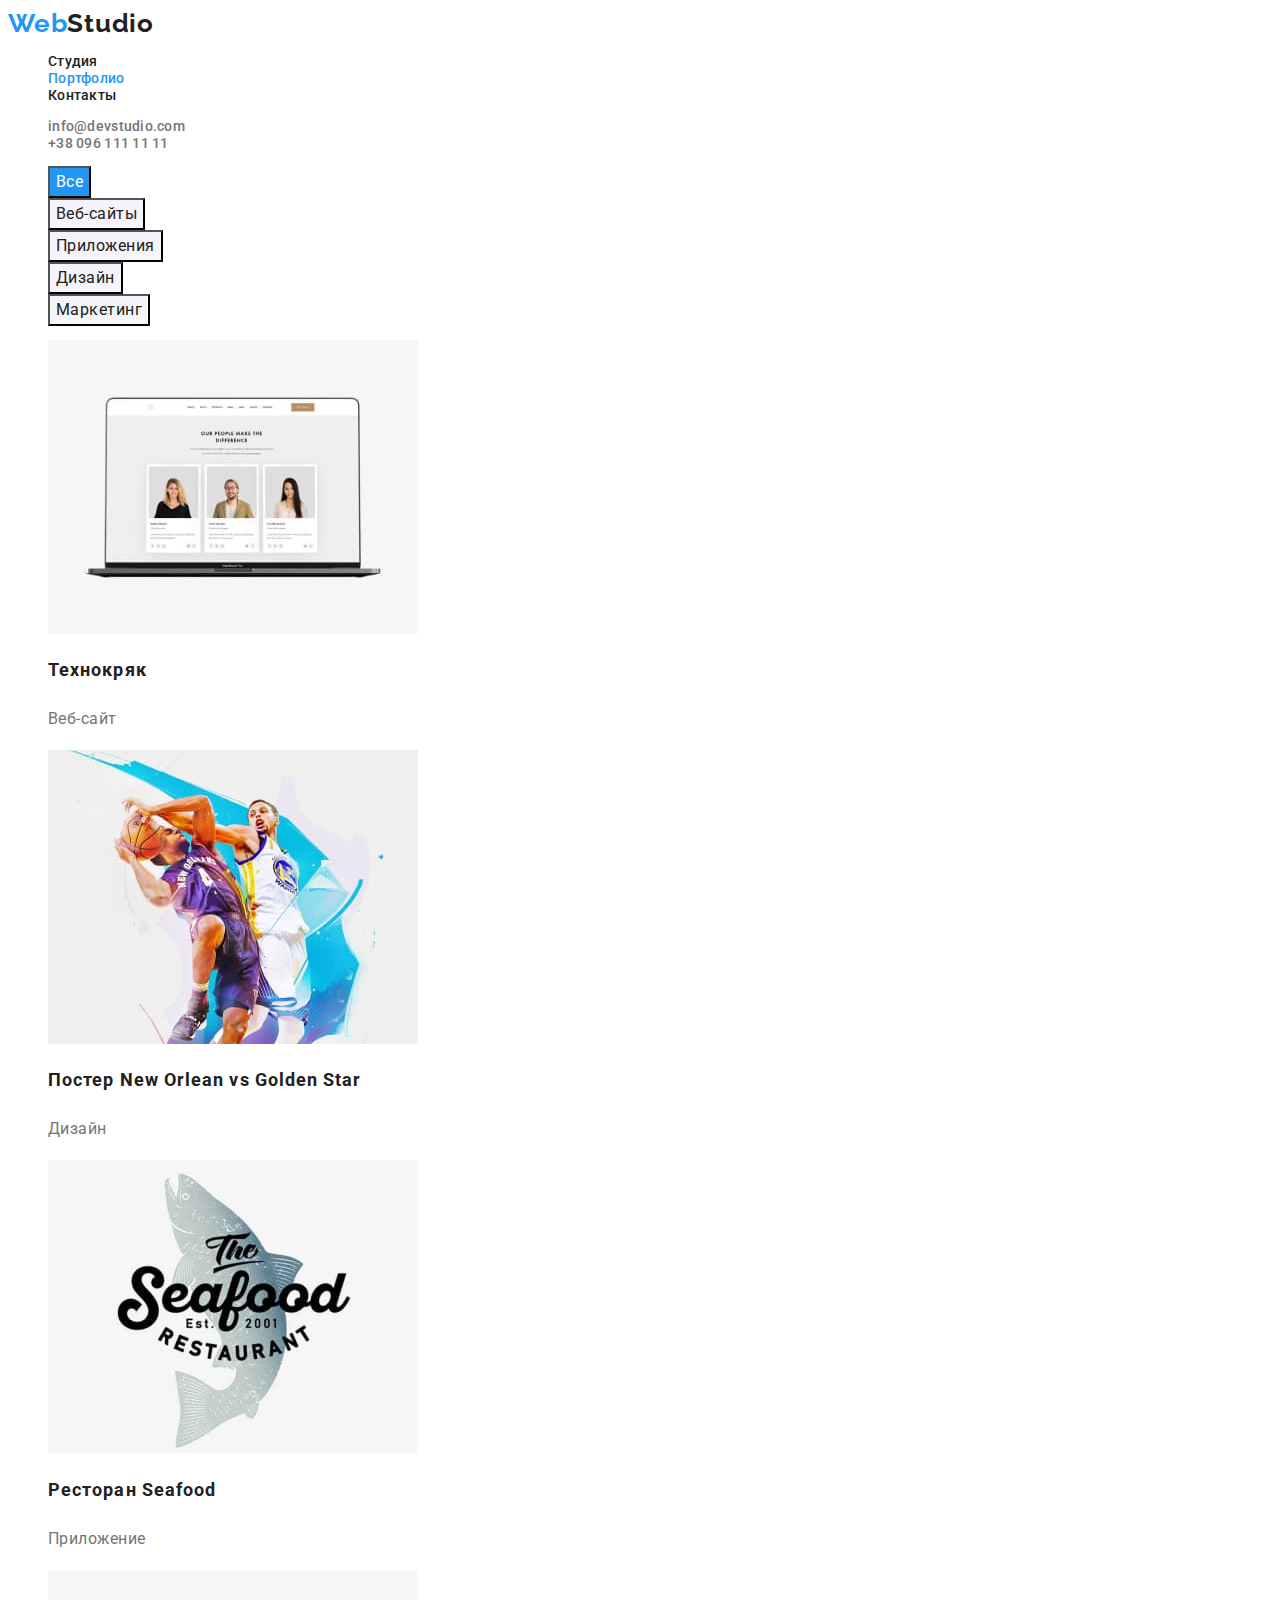
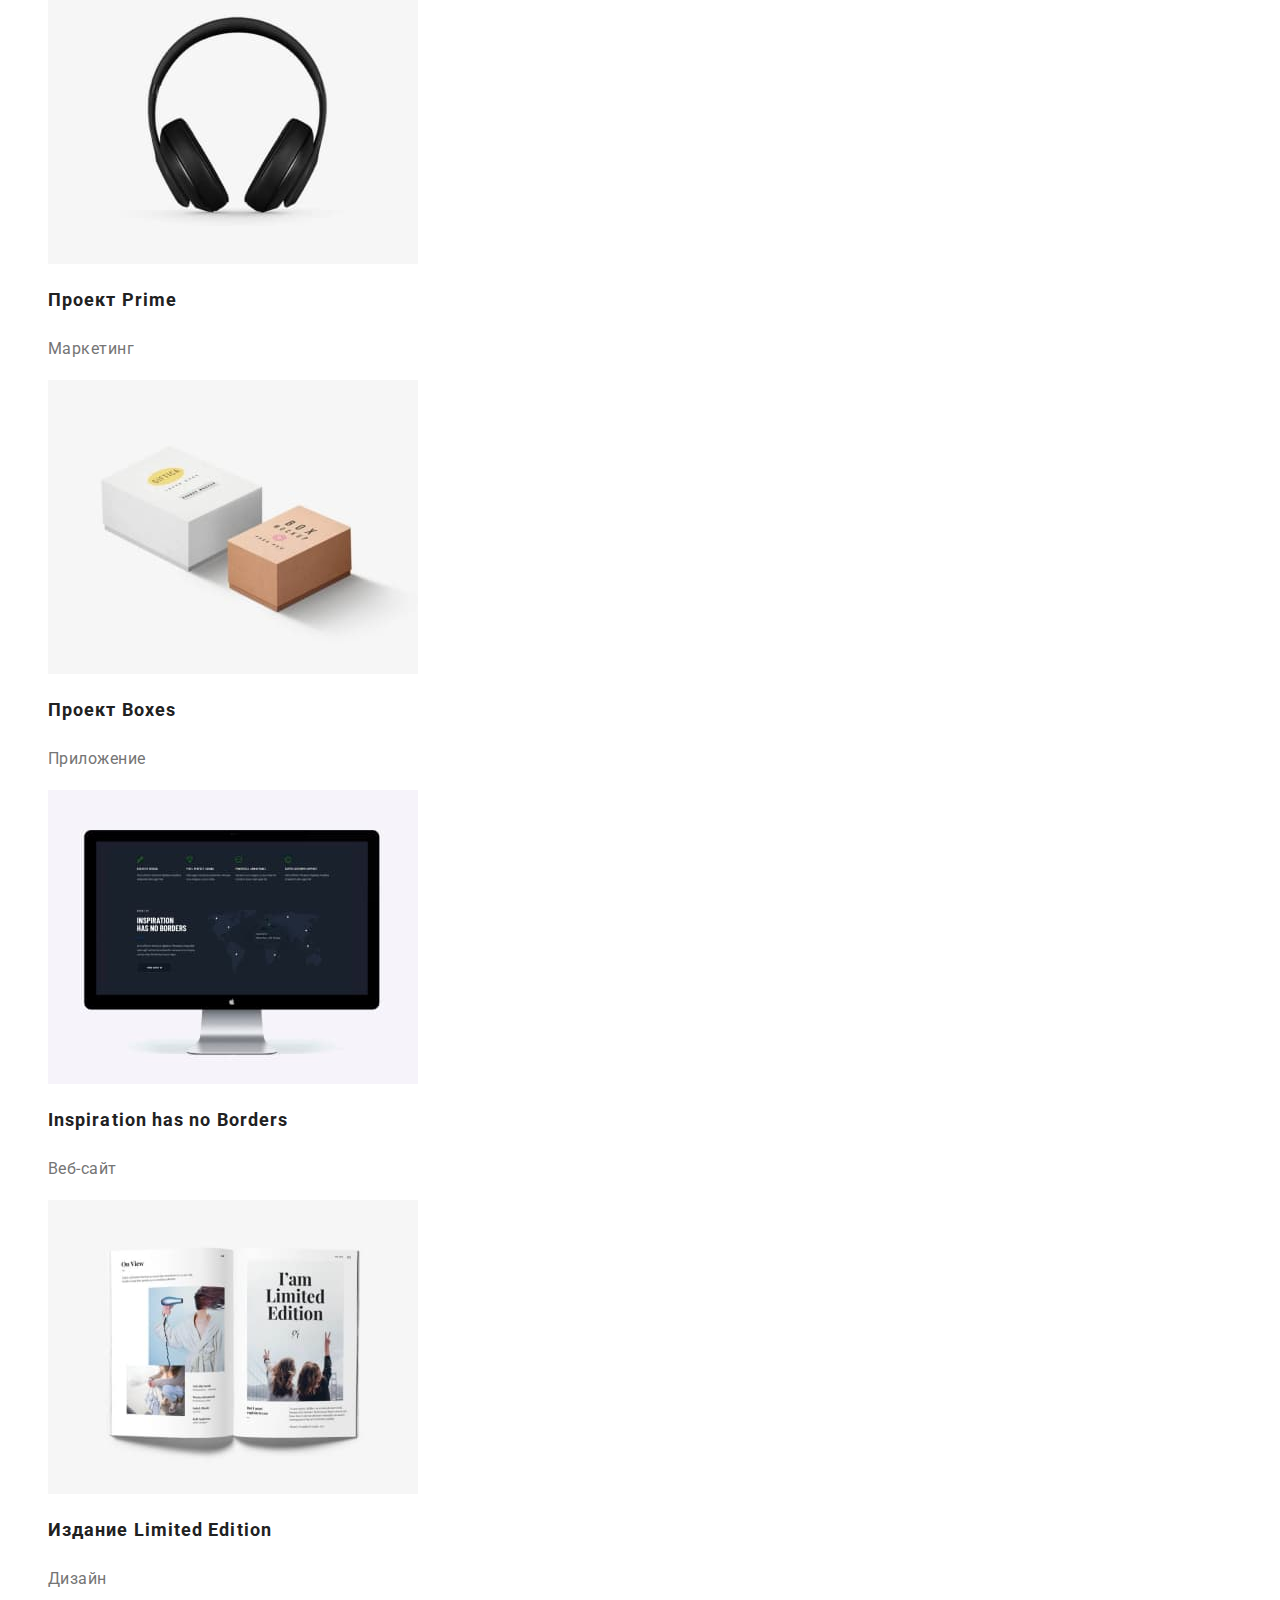
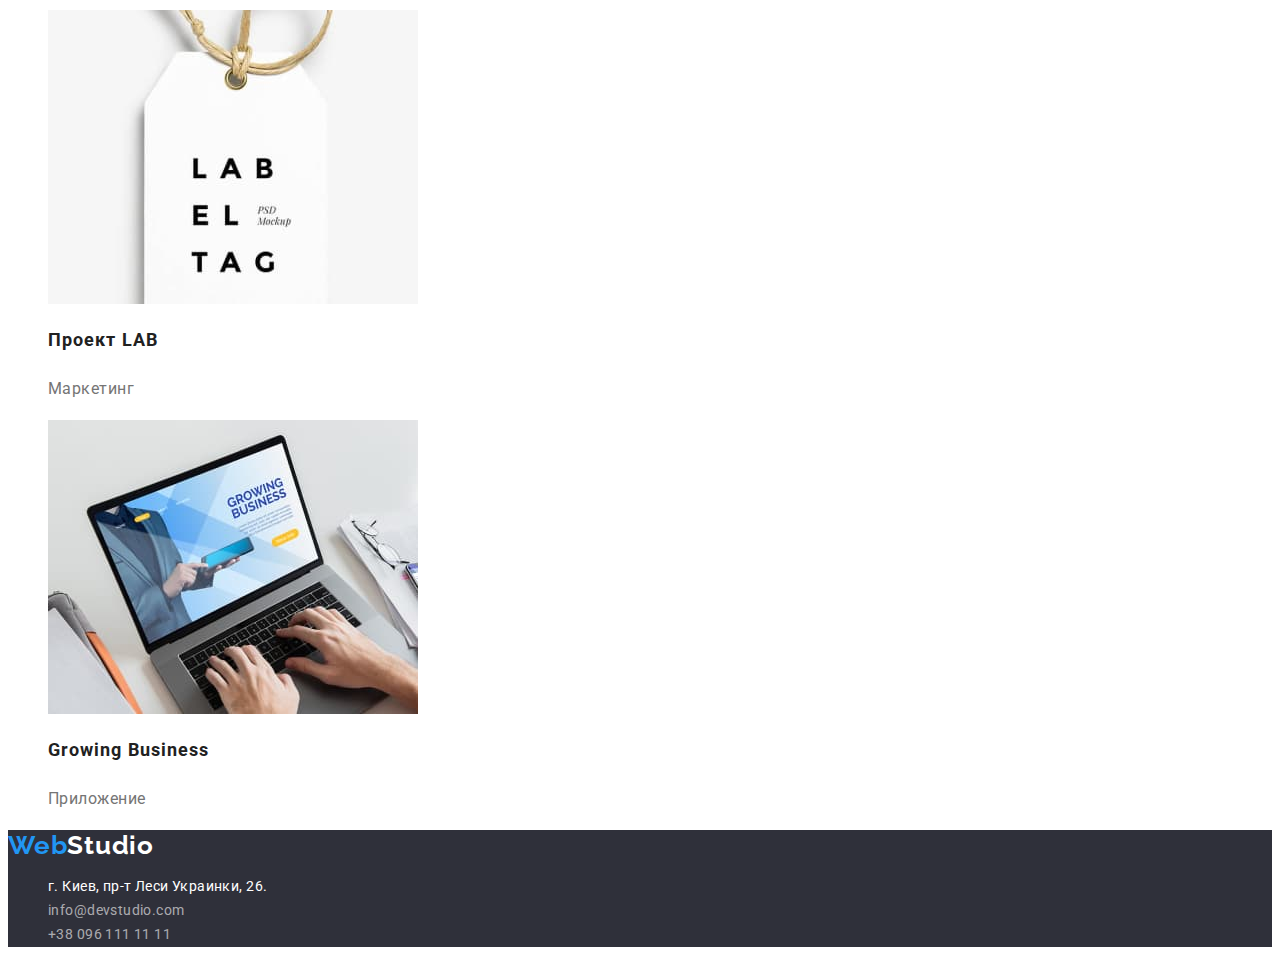
==== portfolio.html @ 44497ddb "Перенос клона дз 02" ====
<!DOCTYPE html>
<html lang="ru">
  <head>
    <meta charset="UTF-8" />
    <meta http-equiv="X-UA-Compatible" content="IE=edge" />
    <meta name="viewport" content="width=device-width, initial-scale=1.0" />
    <title>Portfolio</title>
    <link
      href="https://fonts.googleapis.com/css2?family=Raleway:wght@700&family=Roboto:wght@400;500;700;900&display=swap"
      rel="stylesheet"
    />
    <link rel="stylesheet" href="./css/styles.css" />
  </head>
  <body>
    <!-- Шапка -->
    <header>
      <nav>
        <a href="./index.html" class="logo"
          ><span class="logo-web">Web</span>Studio</a
        >

        <ul class="site-nav list">
          <li><a href="" class="link">Студия</a></li>
          <li><a href="./portfolio.html" class="link current">Портфолио</a></li>
          <li><a href="" class="link">Контакты</a></li>
        </ul>
      </nav>

      <ul class="contact-header list">
        <li>
          <a href="mailto:info@devstudio.com" class="link"
            >info@devstudio.com</a
          >
        </li>
        <li>
          <a href="tel:+380961111111" class="link">+38 096 111 11 11</a>
        </li>
      </ul>
    </header>

    <main>
      <!-- Портфолио -->
      <section class="portfolio">
        <h1 class="section-title visually-hidden">Портфолио</h1>
        <ul class="portfolio-filter list">
          <li>
            <button type="button" class="button primary-filter">Все</button>
          </li>
          <li><button type="button" class="button">Веб-сайты</button></li>
          <li><button type="button" class="button">Приложения</button></li>
          <li><button type="button" class="button">Дизайн</button></li>
          <li><button type="button" class="button">Маркетинг</button></li>
        </ul>

        <ul class="portfolio-list list">
          <li>
            <a href="" class="link">
              <img
                src="./images/technocrack.jpg"
                alt="Сайт с фотографиями людей"
                width="370"
              />
              <h2 class="title">Технокряк</h2>
              <p class="text">Веб-сайт</p>
            </a>
          </li>

          <li>
            <a href="" class="link">
              <img
                src="./images/poster.jpg"
                alt="<Баскетболисты>"
                width="370"
              />
              <h2 class="title">Постер New Orlean vs Golden Star</h2>
              <p class="text">Дизайн</p>
            </a>
          </li>

          <li>
            <a href="" class="link">
              <img
                src="./images/seafood.jpg"
                alt="Лого ресторана с рыбой"
                width="370"
              />
              <h2 class="title">Ресторан Seafood</h2>
              <p class="text">Приложение</p>
            </a>
          </li>

          <li>
            <a href="" class="link">
              <img src="./images/prj_prime.jpg" alt="Наушники" width="370" />
              <h2 class="title">Проект Prime</h2>
              <p class="text">Маркетинг</p>
            </a>
          </li>

          <li>
            <a href="" class="link">
              <img src="./images/prj_box.jpg" alt="Две коробки" width="370" />
              <h2 class="title">Проект Boxes</h2>
              <p class="text">Приложение</p>
            </a>
          </li>

          <li>
            <a href="" class="link">
              <img
                src="./images/inspiration.jpg"
                alt="Монитор с сайтом"
                width="370"
              />
              <h2 class="title">Inspiration has no Borders</h2>
              <p class="text">Веб-сайт</p>
            </a>
          </li>

          <li>
            <a href="" class="link">
              <img
                src="./images/limited_edition.jpg"
                alt="Журнал"
                width="370"
              />
              <h2 class="title">Издание Limited Edition</h2>
              <p class="text">Дизайн</p>
            </a>
          </li>

          <li>
            <a href="" class="link">
              <img src="./images/prj_lab.jpg" alt="Экикетка" width="370" />
              <h2 class="title">Проект LAB</h2>
              <p class="text">Маркетинг</p>
            </a>
          </li>

          <li>
            <a href="" class="link">
              <img
                src="./images/growing_business.jpg"
                alt="Ноутбук"
                width="370"
              />
              <h2 class="title">Growing Business</h2>
              <p class="text">Приложение</p>
            </a>
          </li>
        </ul>
      </section>
    </main>

    <!-- Футер -->
    <footer class="footer">
      <a href="./index.html" class="logo"
        ><span class="logo-web">Web</span
        ><span class="logo-studio">Studio</span></a
      >
      <!-- Адресс -->
      <address>
        <ul class="list">
          <li>
            <a
              href="https://goo.gl/maps/piqngm7oDQpEDh6u6"
              class="footer-adress"
              target="_blank"
              rel="noopener nofollow noreferrer"
              >г. Киев, пр-т Леси Украинки, 26.</a
            >
          </li>
          <li>
            <a href="mailto:info@devstudio.com" class="footer-mail"
              >info@devstudio.com</a
            >
          </li>
          <li>
            <a href="tel:+380961111111" class="footer-tel">+38 096 111 11 11</a>
          </li>
        </ul>
      </address>
    </footer>
  </body>
</html>
---- css/styles.css ----
/* цвет основного текста #212121 */
/* вторичный цвет #757575 */
/*белый #FFFFFF  */
/* акцент #2196F3; */
/* подвал rgba(255, 255, 255, 0.6) */
/* вторичный цвет фона #2F303A; */
/* фон неактивной кнопки #F5F4FA*/

:root {
    --primary-text-color: #212121;
    --secondary-text-color: #757575;
    --accent-color: #2196F3;
    --primary-white-color: #FFFFFF;
    --footer-color: rgba(255, 255, 255, 0.6);
    --secondary-bg-color: #2F303A;
    --button-bg-color: #F5F4FA;
}

body {
    background-color: var(--primary-white-color);
    color: var(--primary-text-color);

    font-family: Roboto, sans-serif; 
    font-size: 14px;
    letter-spacing: 0.03em;
}

/* Logo */
.logo {

    color: var(--primary-text-color);
    font-family: Raleway, cursive;
    font-weight: 700;
    font-size: 26px;
    line-height: 1.19;
    letter-spacing: 0.03em;

    text-decoration: none;
}

.logo-web {
    color: var(--accent-color);
}

.list {
    list-style: none;
}

/* site nav */
.site-nav .link:hover,
.site-nav .link:focus {
    color: var(--accent-color);
}

.site-nav .link {
    color: var(--primary-text-color);
    font-weight: 500;
    line-height: 1.14;
    letter-spacing: 0.02em;

    text-decoration: none;
}

.site-nav .link.current {
    color: var(--accent-color);
}

.contact-header .link:hover,
.contact-header .link:focus {
    color: var(--accent-color);
}

.contact-header .link {
    color: var(--secondary-text-color);
    font-weight: 500;
    line-height: 1.14;
    letter-spacing: 0.02em;

    text-decoration: none;
}

/* hero */
.section-hero {
    background-color: var(--secondary-bg-color);
}

.section-title {

    font-size: 36px;
    line-height: 1.17;
    text-align: center;
}
.hero-title {
    color: var(--primary-white-color);
    text-transform: uppercase;

    font-weight: 900;
    font-size: 44px;
    line-height: 1.5;
    text-align: center;
    letter-spacing: 0.06em;
}

/* Button */
.button.primary {
    color: var(--primary-white-color);
    background-color: var(--accent-color);

    font-weight: 700;
    font-size: 16px;
    line-height: 1.88;
    letter-spacing: 0.06em;
}

.button.primary:hover,
.button.primary:focus {
    color: var(--primary-text-color);
}

.button {
    color: var(--primary-text-color);
    background-color: var(--button-bg-color);

    cursor: pointer;
    font-family: inherit;

    font-size: 16px;
    line-height: 1.63;
    
    text-align: center;
    letter-spacing: 0.03em;

}

/* Advantages */
.visually-hidden {
    position: absolute;
    width: 1px;
    height: 1px;
    margin: -1px;
    border: 0;
    padding: 0;
    white-space: nowrap;
    clip-path: inset(100%);
    clip: rect(0 0 0 0);
    overflow: hidden;

}

.advantages-list .title{
    text-transform: uppercase;

    font-size: 14px;
    line-height: 1.14;
}

.advantages-list .text{
    color: var(--secondary-text-color);
    line-height: 1.71; 
}

/* Team */
.section-team{
    background-color: var(--button-bg-color);
}

.team-list .title {

    font-weight: 500;
    font-size: 16px;
    line-height: 1.19;
    text-align: center;
}

.team-list .text{
    color: var(--secondary-text-color);

    font-size: 16px;
    line-height: 1.19;  
    text-align: center;

}

/* Футер */
.footer {
    background-color: var(--secondary-bg-color);
}

.logo-studio {
    color: var(--primary-white-color);
}

.footer-adress{
    text-decoration: none;
    font-style: normal;

    color: var(--primary-white-color);
    
    font-weight: 400;
    line-height: 1.71;
    letter-spacing: 0.03em;
}

.footer-mail,
.footer-tel{
    text-decoration: none;
    font-style: normal;

    color: var(--footer-color);

    font-weight: 400;
    line-height: 1.71;    
    letter-spacing: 0.03em;
}

.footer-mail:hover,
.footer-mail:focus,
.footer-tel:hover,
.footer-tel:focus{
    color: var(--accent-color);
}

/* Portfolio */

.site-nav .link:hover,
.site-nav .link:focus {
    color: var(--accent-color);
}

.primary-filter {
    color: var(--primary-white-color);
    background-color: var(--accent-color);

    font-size: 16px;
    line-height: 1.63;

    text-align: center;
    letter-spacing: 0.03em;
}

.portfolio-filter .button.primary-filter:hover,
.portfolio-filter .button.primary-filter:focus {
    color: var(--primary-text-color);
}

.portfolio-filter .button:hover,
.portfolio-filter .button:focus {
    color: var(--primary-white-color);
    background-color: var(--accent-color);
}

.portfolio-list .title {
    color: var(--primary-text-color);

    font-size: 18px;
    line-height: 2;
    letter-spacing: 0.06em;
}

.portfolio-list .text{
    color: var(--secondary-text-color);
    
    font-weight: 400;
    font-size: 16px;
    line-height: 1.88;
    letter-spacing: 0.03em;
}

.portfolio-list .link{
    text-decoration: none;
}
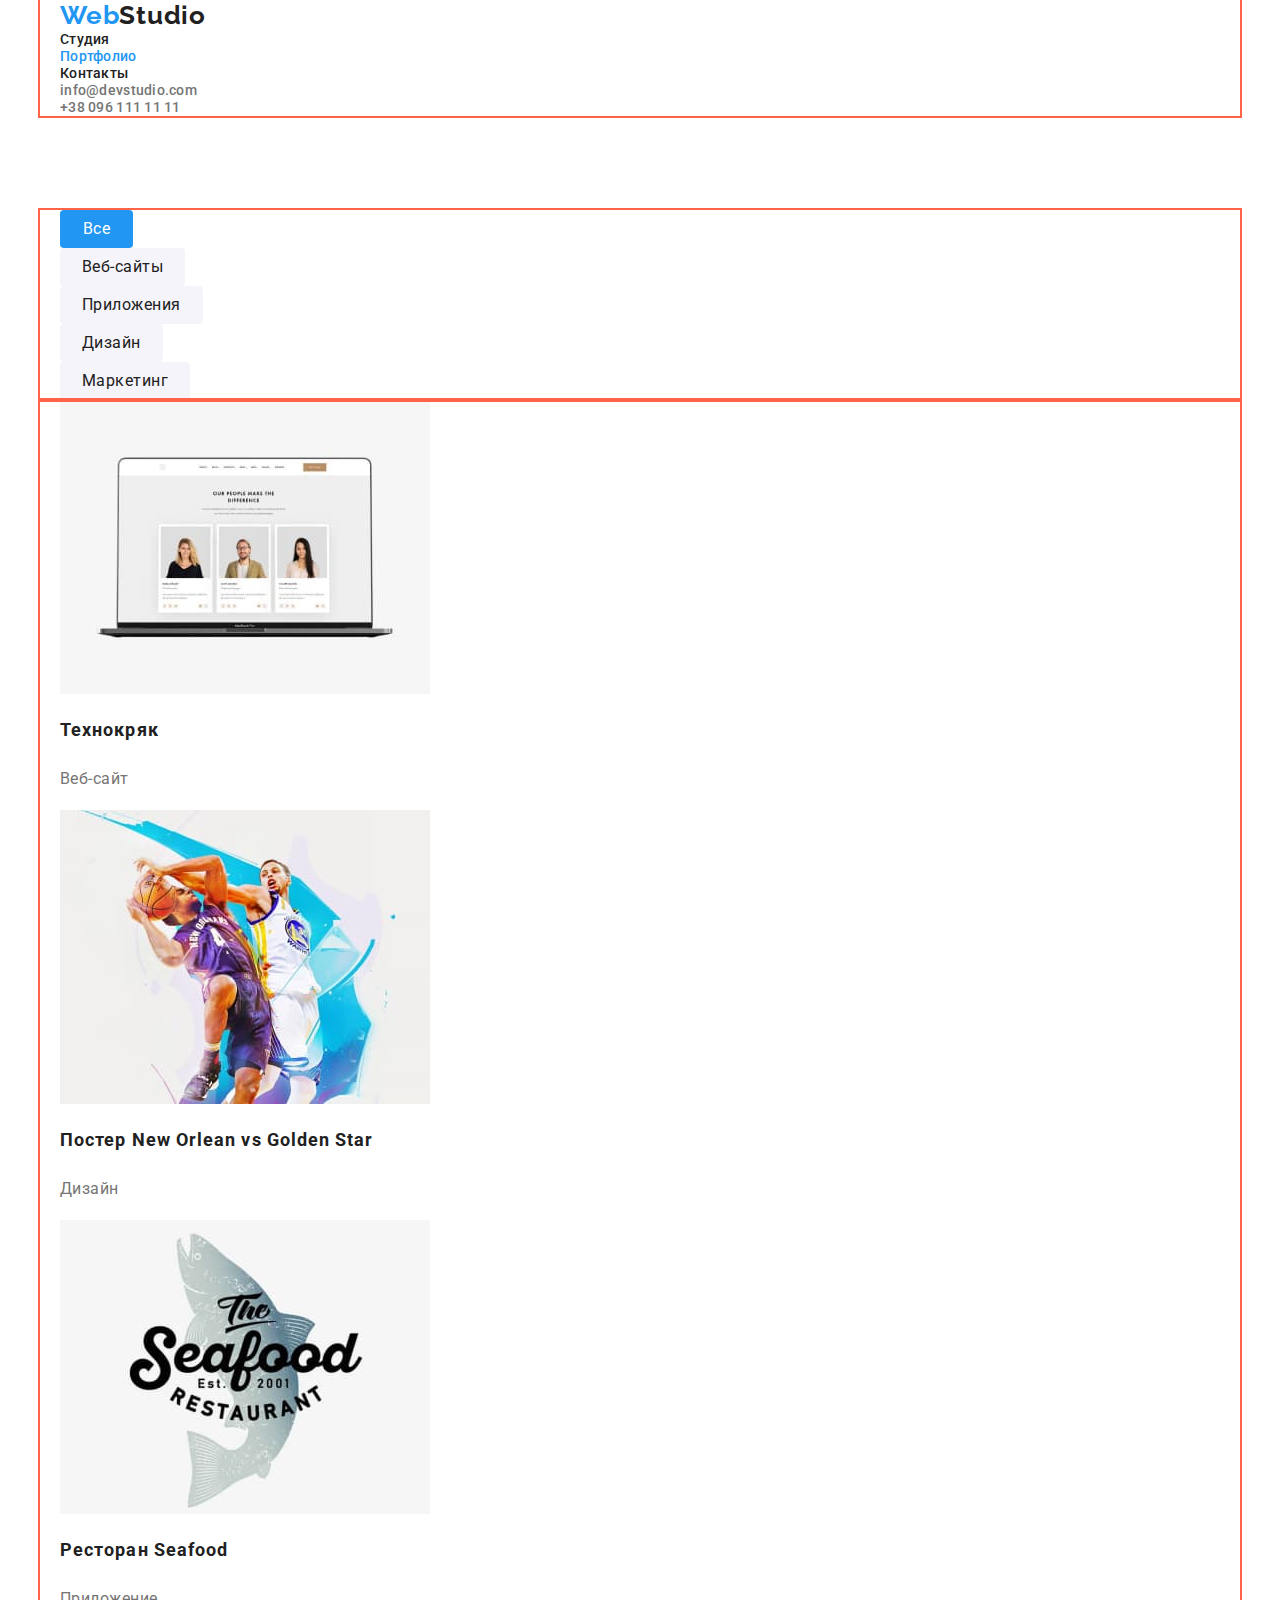
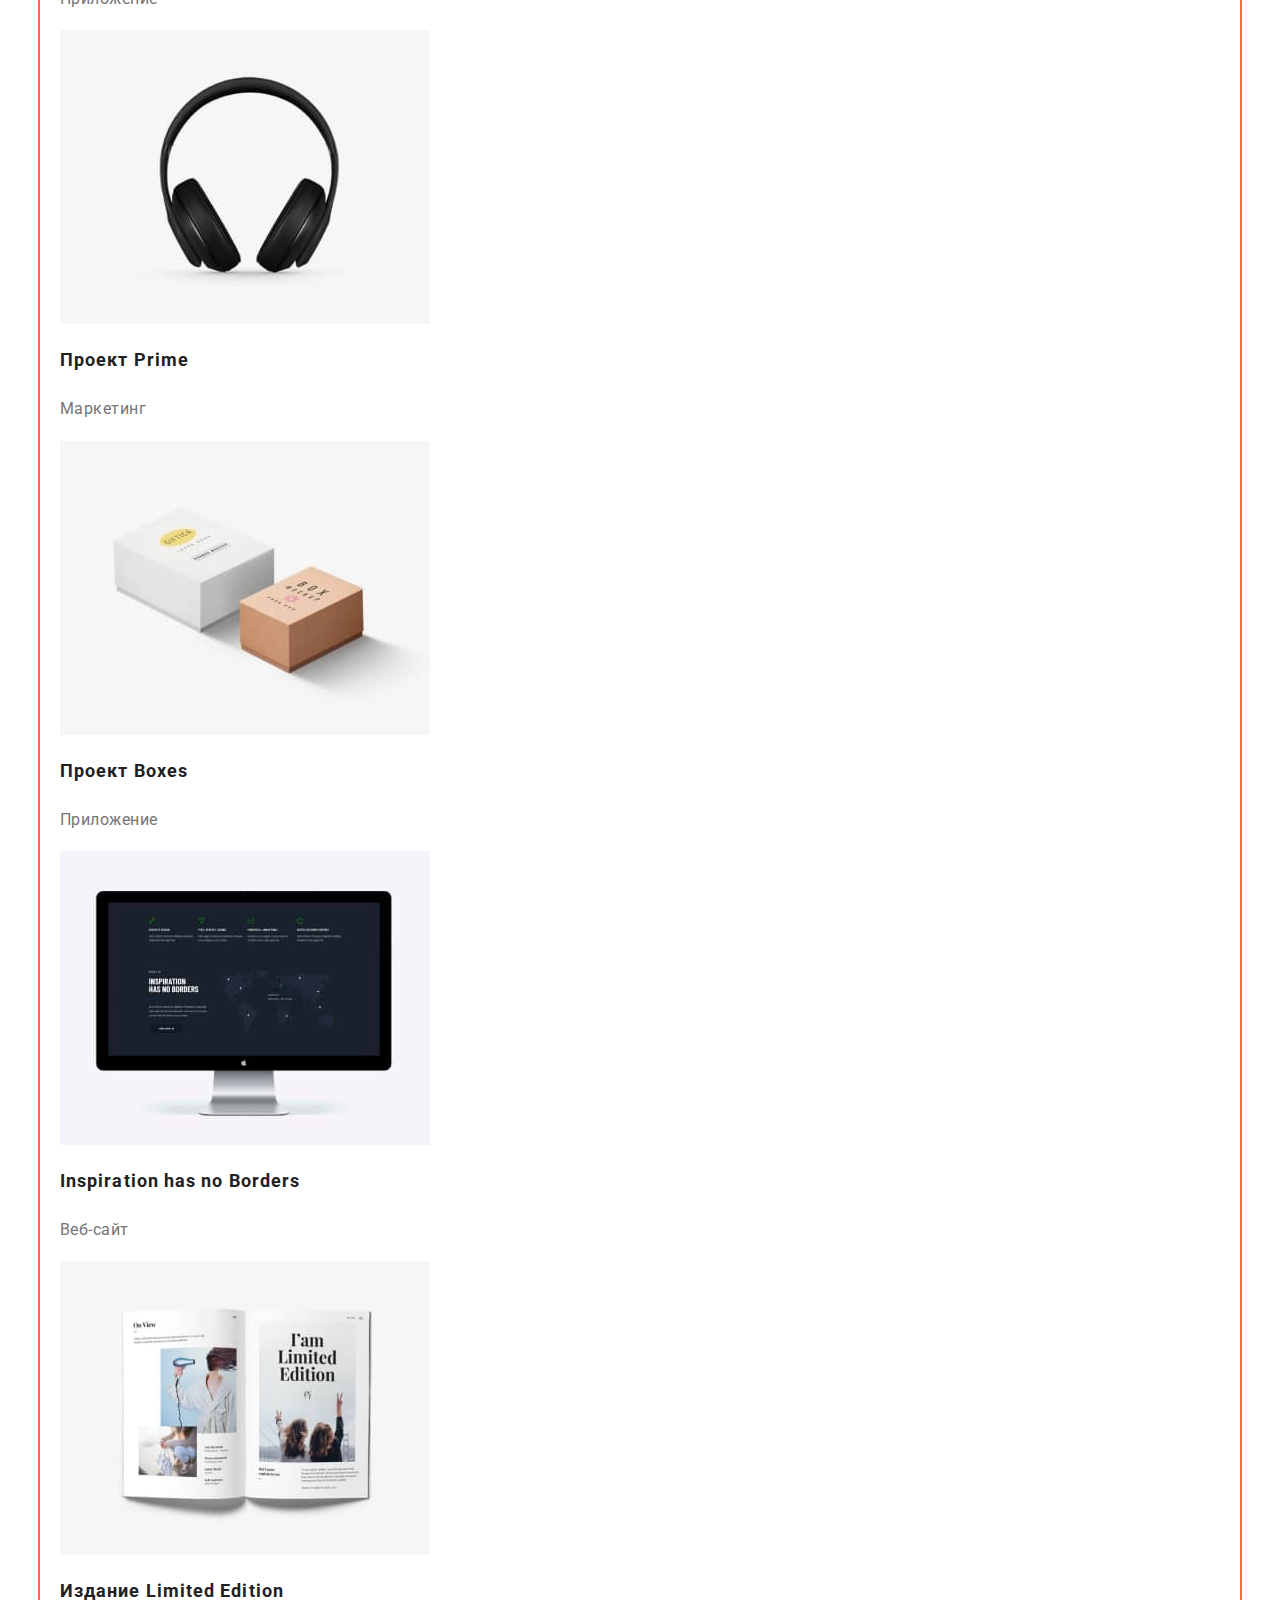
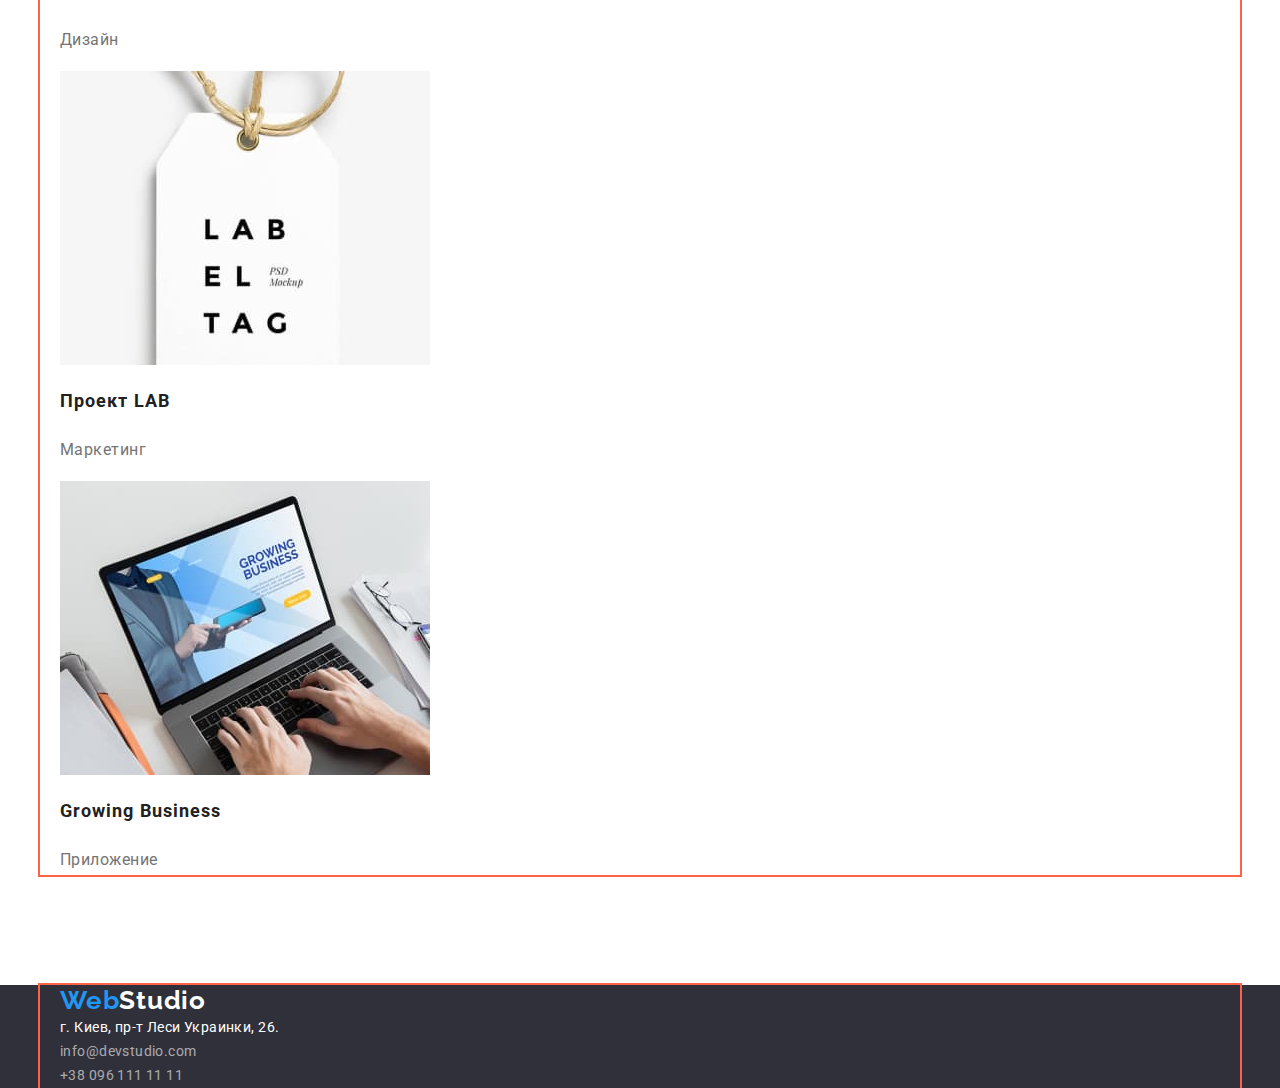
==== commit 310bcd8e: "Добавляет блочную модель" ====
--- a/portfolio.html
+++ b/portfolio.html
@@ -9,11 +9,15 @@
       href="https://fonts.googleapis.com/css2?family=Raleway:wght@700&family=Roboto:wght@400;500;700;900&display=swap"
       rel="stylesheet"
     />
+    <link
+      rel="stylesheet"
+      href="https://cdnjs.cloudflare.com/ajax/libs/modern-normalize/0.6.0/modern-normalize.min.css"
+    />
     <link rel="stylesheet" href="./css/styles.css" />
   </head>
   <body>
     <!-- Шапка -->
-    <header>
+    <header class="container">
       <nav>
         <a href="./index.html" class="logo"
           ><span class="logo-web">Web</span>Studio</a
@@ -40,146 +44,154 @@
 
     <main>
       <!-- Портфолио -->
-      <section class="portfolio">
-        <h1 class="section-title visually-hidden">Портфолио</h1>
-        <ul class="portfolio-filter list">
-          <li>
-            <button type="button" class="button primary-filter">Все</button>
-          </li>
-          <li><button type="button" class="button">Веб-сайты</button></li>
-          <li><button type="button" class="button">Приложения</button></li>
-          <li><button type="button" class="button">Дизайн</button></li>
-          <li><button type="button" class="button">Маркетинг</button></li>
-        </ul>
+      <section class="section portfolio">
+        <div class="container">
+          <h1 class="section-title visually-hidden">Портфолио</h1>
+          <ul class="portfolio-filter list">
+            <li>
+              <button type="button" class="button primary-filter">Все</button>
+            </li>
+            <li><button type="button" class="button">Веб-сайты</button></li>
+            <li><button type="button" class="button">Приложения</button></li>
+            <li><button type="button" class="button">Дизайн</button></li>
+            <li><button type="button" class="button">Маркетинг</button></li>
+          </ul>
+        </div>
 
-        <ul class="portfolio-list list">
-          <li>
-            <a href="" class="link">
-              <img
-                src="./images/technocrack.jpg"
-                alt="Сайт с фотографиями людей"
-                width="370"
-              />
-              <h2 class="title">Технокряк</h2>
-              <p class="text">Веб-сайт</p>
-            </a>
-          </li>
+        <div class="container">
+          <ul class="portfolio-list list">
+            <li>
+              <a href="" class="link">
+                <img
+                  src="./images/technocrack.jpg"
+                  alt="Сайт с фотографиями людей"
+                  width="370"
+                />
+                <h2 class="title">Технокряк</h2>
+                <p class="text">Веб-сайт</p>
+              </a>
+            </li>
 
-          <li>
-            <a href="" class="link">
-              <img
-                src="./images/poster.jpg"
-                alt="<Баскетболисты>"
-                width="370"
-              />
-              <h2 class="title">Постер New Orlean vs Golden Star</h2>
-              <p class="text">Дизайн</p>
-            </a>
-          </li>
+            <li>
+              <a href="" class="link">
+                <img
+                  src="./images/poster.jpg"
+                  alt="<Баскетболисты>"
+                  width="370"
+                />
+                <h2 class="title">Постер New Orlean vs Golden Star</h2>
+                <p class="text">Дизайн</p>
+              </a>
+            </li>
 
-          <li>
-            <a href="" class="link">
-              <img
-                src="./images/seafood.jpg"
-                alt="Лого ресторана с рыбой"
-                width="370"
-              />
-              <h2 class="title">Ресторан Seafood</h2>
-              <p class="text">Приложение</p>
-            </a>
-          </li>
+            <li>
+              <a href="" class="link">
+                <img
+                  src="./images/seafood.jpg"
+                  alt="Лого ресторана с рыбой"
+                  width="370"
+                />
+                <h2 class="title">Ресторан Seafood</h2>
+                <p class="text">Приложение</p>
+              </a>
+            </li>
 
-          <li>
-            <a href="" class="link">
-              <img src="./images/prj_prime.jpg" alt="Наушники" width="370" />
-              <h2 class="title">Проект Prime</h2>
-              <p class="text">Маркетинг</p>
-            </a>
-          </li>
+            <li>
+              <a href="" class="link">
+                <img src="./images/prj_prime.jpg" alt="Наушники" width="370" />
+                <h2 class="title">Проект Prime</h2>
+                <p class="text">Маркетинг</p>
+              </a>
+            </li>
 
-          <li>
-            <a href="" class="link">
-              <img src="./images/prj_box.jpg" alt="Две коробки" width="370" />
-              <h2 class="title">Проект Boxes</h2>
-              <p class="text">Приложение</p>
-            </a>
-          </li>
+            <li>
+              <a href="" class="link">
+                <img src="./images/prj_box.jpg" alt="Две коробки" width="370" />
+                <h2 class="title">Проект Boxes</h2>
+                <p class="text">Приложение</p>
+              </a>
+            </li>
 
-          <li>
-            <a href="" class="link">
-              <img
-                src="./images/inspiration.jpg"
-                alt="Монитор с сайтом"
-                width="370"
-              />
-              <h2 class="title">Inspiration has no Borders</h2>
-              <p class="text">Веб-сайт</p>
-            </a>
-          </li>
+            <li>
+              <a href="" class="link">
+                <img
+                  src="./images/inspiration.jpg"
+                  alt="Монитор с сайтом"
+                  width="370"
+                />
+                <h2 class="title">Inspiration has no Borders</h2>
+                <p class="text">Веб-сайт</p>
+              </a>
+            </li>
 
-          <li>
-            <a href="" class="link">
-              <img
-                src="./images/limited_edition.jpg"
-                alt="Журнал"
-                width="370"
-              />
-              <h2 class="title">Издание Limited Edition</h2>
-              <p class="text">Дизайн</p>
-            </a>
-          </li>
+            <li>
+              <a href="" class="link">
+                <img
+                  src="./images/limited_edition.jpg"
+                  alt="Журнал"
+                  width="370"
+                />
+                <h2 class="title">Издание Limited Edition</h2>
+                <p class="text">Дизайн</p>
+              </a>
+            </li>
 
-          <li>
-            <a href="" class="link">
-              <img src="./images/prj_lab.jpg" alt="Экикетка" width="370" />
-              <h2 class="title">Проект LAB</h2>
-              <p class="text">Маркетинг</p>
-            </a>
-          </li>
+            <li>
+              <a href="" class="link">
+                <img src="./images/prj_lab.jpg" alt="Экикетка" width="370" />
+                <h2 class="title">Проект LAB</h2>
+                <p class="text">Маркетинг</p>
+              </a>
+            </li>
 
-          <li>
-            <a href="" class="link">
-              <img
-                src="./images/growing_business.jpg"
-                alt="Ноутбук"
-                width="370"
-              />
-              <h2 class="title">Growing Business</h2>
-              <p class="text">Приложение</p>
-            </a>
-          </li>
-        </ul>
+            <li>
+              <a href="" class="link">
+                <img
+                  src="./images/growing_business.jpg"
+                  alt="Ноутбук"
+                  width="370"
+                />
+                <h2 class="title">Growing Business</h2>
+                <p class="text">Приложение</p>
+              </a>
+            </li>
+          </ul>
+        </div>
       </section>
     </main>
 
     <!-- Футер -->
     <footer class="footer">
-      <a href="./index.html" class="logo"
-        ><span class="logo-web">Web</span
-        ><span class="logo-studio">Studio</span></a
-      >
-      <!-- Адресс -->
-      <address>
-        <ul class="list">
-          <li>
-            <a
-              href="https://goo.gl/maps/piqngm7oDQpEDh6u6"
-              class="footer-adress"
-              target="_blank"
-              rel="noopener nofollow noreferrer"
-              >г. Киев, пр-т Леси Украинки, 26.</a
-            >
-          </li>
-          <li>
-            <a href="mailto:info@devstudio.com" class="footer-mail"
-              >info@devstudio.com</a
-            >
-          </li>
-          <li>
-            <a href="tel:+380961111111" class="footer-tel">+38 096 111 11 11</a>
-          </li>
-        </ul>
-      </address>
+      <div class="container">
+        <a href="./index.html" class="logo"
+          ><span class="logo-web">Web</span
+          ><span class="logo-studio">Studio</span></a
+        >
+        <!-- Адресс -->
+        <address>
+          <ul class="list">
+            <li>
+              <a
+                href="https://goo.gl/maps/piqngm7oDQpEDh6u6"
+                class="footer-adress"
+                target="_blank"
+                rel="noopener nofollow noreferrer"
+                >г. Киев, пр-т Леси Украинки, 26.</a
+              >
+            </li>
+            <li>
+              <a href="mailto:info@devstudio.com" class="footer-mail"
+                >info@devstudio.com</a
+              >
+            </li>
+            <li>
+              <a href="tel:+380961111111" class="footer-tel"
+                >+38 096 111 11 11</a
+              >
+            </li>
+          </ul>
+        </address>
+      </div>
     </footer>
   </body>
 </html>
--- a/css/styles.css
+++ b/css/styles.css
@@ -1,3 +1,13 @@
+html {
+    box-sizing: border-box;
+}
+
+*,
+*::after,
+*::before {
+    box-sizing: inherit;
+}
+
 /* цвет основного текста #212121 */
 /* вторичный цвет #757575 */
 /*белый #FFFFFF  */
@@ -25,6 +35,19 @@
     letter-spacing: 0.03em;
 }
 
+.container {
+    margin-left: auto;
+    margin-right: auto;
+    width: 1200px;
+    padding-left: 20px;
+    padding-right: 20px;
+    outline: 2px solid tomato;
+}
+
+.section.one {
+    background-color: orange;
+}
+
 /* Logo */
 .logo {
 
@@ -43,6 +66,9 @@
 }
 
 .list {
+    padding: 0;
+    margin: 0;
+
     list-style: none;
 }
 
@@ -82,27 +108,42 @@
 /* hero */
 .section-hero {
     background-color: var(--secondary-bg-color);
+    text-align: center;
+}
+
+.section {
+    padding-top: 94px;
+    padding-bottom: 94px;
 }
 
 .section-title {
+    margin-top: 0;
+    margin-bottom: 50px;
 
     font-size: 36px;
     line-height: 1.17;
     text-align: center;
 }
+
 .hero-title {
+    margin-top: 0;
+    margin-bottom: 30;
+
     color: var(--primary-white-color);
     text-transform: uppercase;
 
     font-weight: 900;
     font-size: 44px;
     line-height: 1.5;
-    text-align: center;
+    /* text-align: center; */
     letter-spacing: 0.06em;
 }
 
 /* Button */
 .button.primary {
+    padding: 10px 32px;
+    min-width: 200px;
+
     color: var(--primary-white-color);
     background-color: var(--accent-color);
 
@@ -118,6 +159,12 @@
 }
 
 .button {
+    border-radius: 4px;
+    padding: 6px 22px;
+    min-width: 73px;
+    border: none;
+
+
     color: var(--primary-text-color);
     background-color: var(--button-bg-color);
 
@@ -129,7 +176,6 @@
     
     text-align: center;
     letter-spacing: 0.03em;
-
 }
 
 /* Advantages */
@@ -148,24 +194,39 @@
 }
 
 .advantages-list .title{
+    margin-top: 0;
+    margin-bottom: 10px;
+
     text-transform: uppercase;
 
     font-size: 14px;
     line-height: 1.14;
 }
 
-.advantages-list .text{
+.advantages-list .text{ 
+    
+    margin-top: 0;
+    margin-bottom: 0;
+
     color: var(--secondary-text-color);
     line-height: 1.71; 
 }
 
 /* Team */
-.section-team{
+.section.team{  
+    padding-top: 94px;
+    padding-bottom: 94px;
+
     background-color: var(--button-bg-color);
 }
 
 .team-list .title {
 
+    /* padding-top: 50px;
+    padding-bottom: 10px; */
+    margin-top: 50px;
+    margin-bottom: 10px;
+
     font-weight: 500;
     font-size: 16px;
     line-height: 1.19;
@@ -173,6 +234,10 @@
 }
 
 .team-list .text{
+
+    margin-top: 0;
+    margin-bottom: 0;
+
     color: var(--secondary-text-color);
 
     font-size: 16px;
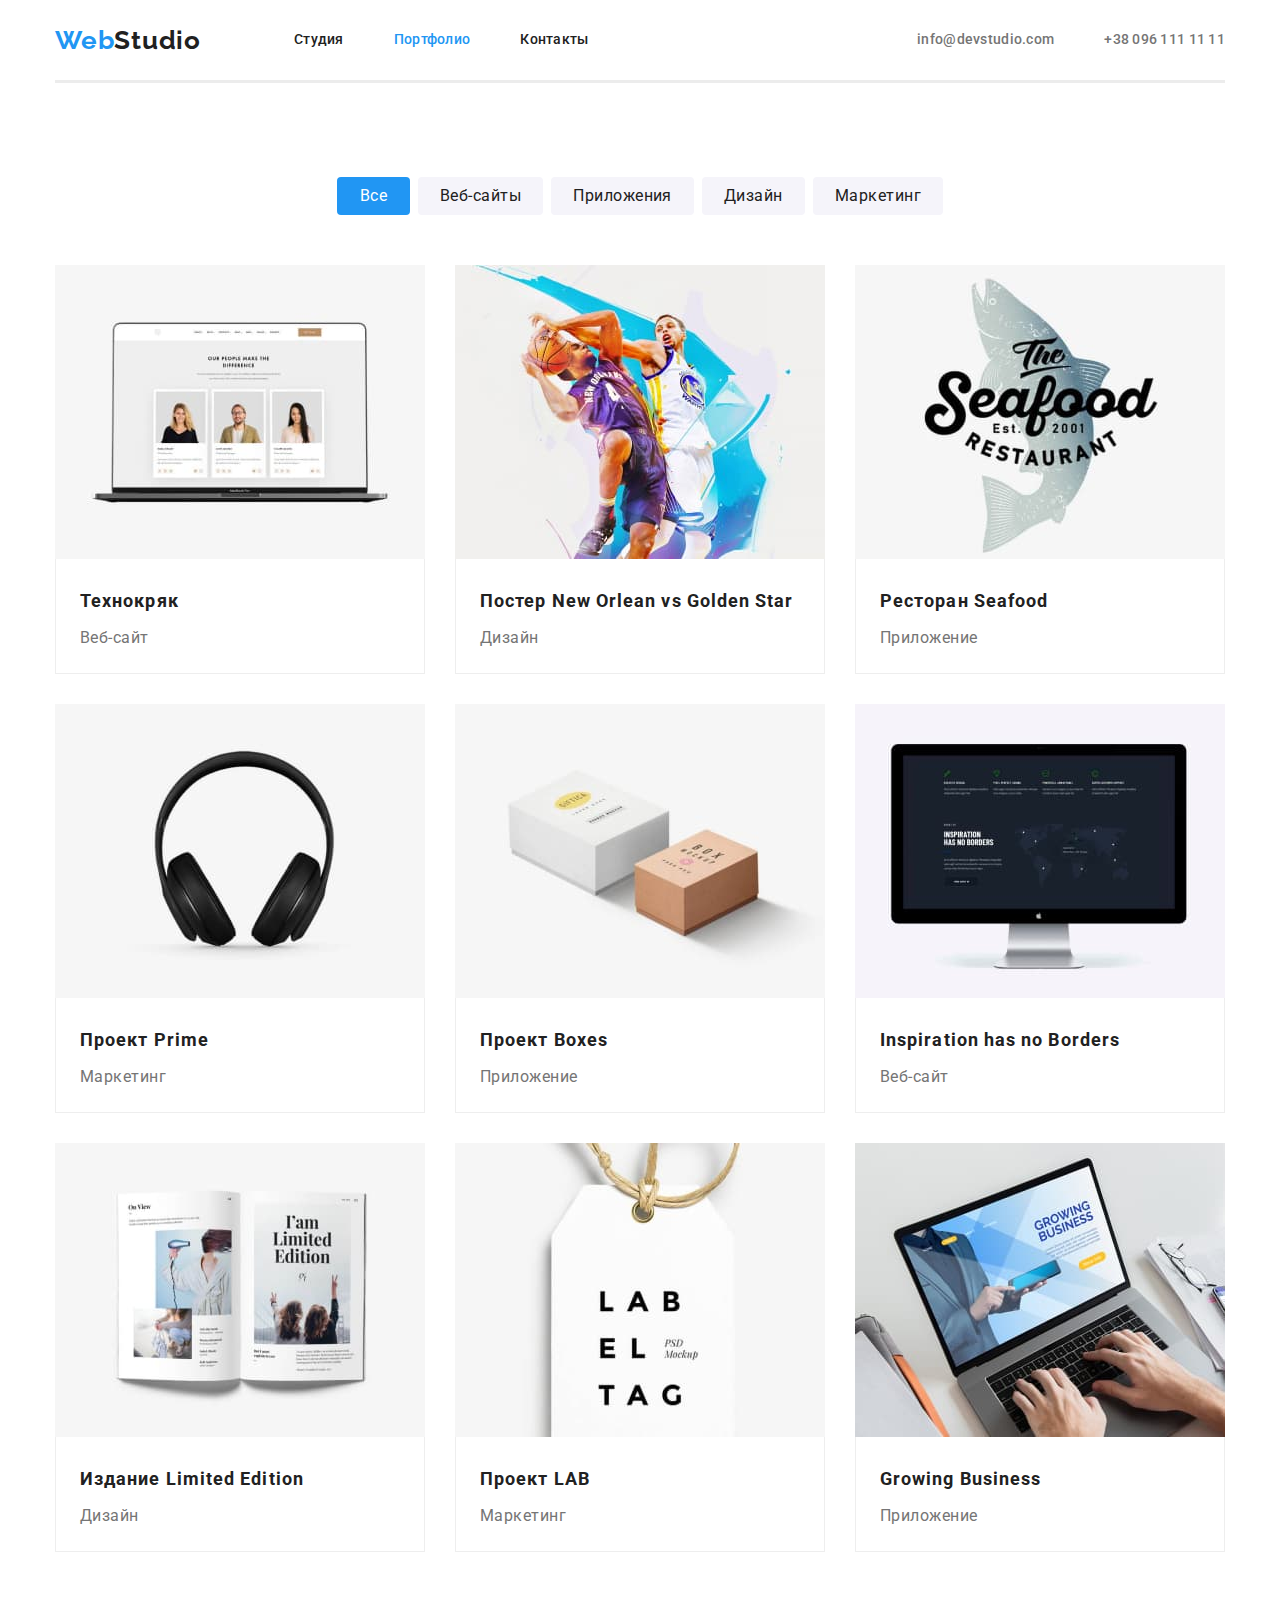
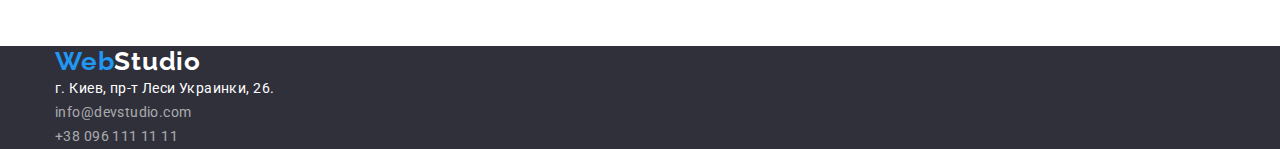
==== commit e6150dad: "add flexbox" ====
--- a/portfolio.html
+++ b/portfolio.html
@@ -18,28 +18,30 @@
   <body>
     <!-- Шапка -->
     <header class="container">
-      <nav>
+      <nav class="main-nav">
         <a href="./index.html" class="logo"
           ><span class="logo-web">Web</span>Studio</a
         >
 
         <ul class="site-nav list">
-          <li><a href="" class="link">Студия</a></li>
-          <li><a href="./portfolio.html" class="link current">Портфолио</a></li>
-          <li><a href="" class="link">Контакты</a></li>
+          <li class="item"><a href="./index.html" class="link">Студия</a></li>
+          <li class="item">
+            <a href="./portfolio.html" class="link current">Портфолио</a>
+          </li>
+          <li class="item"><a href="" class="link">Контакты</a></li>
+        </ul>
+
+        <ul class="contact-header list">
+          <li class="item">
+            <a href="mailto:info@devstudio.com" class="link"
+              >info@devstudio.com</a
+            >
+          </li>
+          <li class="item">
+            <a href="tel:+380961111111" class="link">+38 096 111 11 11</a>
+          </li>
         </ul>
       </nav>
-
-      <ul class="contact-header list">
-        <li>
-          <a href="mailto:info@devstudio.com" class="link"
-            >info@devstudio.com</a
-          >
-        </li>
-        <li>
-          <a href="tel:+380961111111" class="link">+38 096 111 11 11</a>
-        </li>
-      </ul>
     </header>
 
     <main>
@@ -48,112 +50,138 @@
         <div class="container">
           <h1 class="section-title visually-hidden">Портфолио</h1>
           <ul class="portfolio-filter list">
-            <li>
+            <li class="item">
               <button type="button" class="button primary-filter">Все</button>
             </li>
-            <li><button type="button" class="button">Веб-сайты</button></li>
-            <li><button type="button" class="button">Приложения</button></li>
-            <li><button type="button" class="button">Дизайн</button></li>
-            <li><button type="button" class="button">Маркетинг</button></li>
+            <li class="item">
+              <button type="button" class="button">Веб-сайты</button>
+            </li>
+            <li class="item">
+              <button type="button" class="button">Приложения</button>
+            </li>
+            <li class="item">
+              <button type="button" class="button">Дизайн</button>
+            </li>
+            <li class="item">
+              <button type="button" class="button">Маркетинг</button>
+            </li>
           </ul>
         </div>
 
         <div class="container">
           <ul class="portfolio-list list">
-            <li>
+            <li class="item">
               <a href="" class="link">
                 <img
                   src="./images/technocrack.jpg"
                   alt="Сайт с фотографиями людей"
                   width="370"
                 />
+              </a>
+              <div class="description">
                 <h2 class="title">Технокряк</h2>
                 <p class="text">Веб-сайт</p>
-              </a>
-            </li>
-
-            <li>
+              </div>
+            </li>
+
+            <li class="item">
               <a href="" class="link">
                 <img
                   src="./images/poster.jpg"
                   alt="<Баскетболисты>"
                   width="370"
                 />
+              </a>
+              <div class="description">
                 <h2 class="title">Постер New Orlean vs Golden Star</h2>
                 <p class="text">Дизайн</p>
-              </a>
-            </li>
-
-            <li>
+              </div>
+            </li>
+
+            <li class="item">
               <a href="" class="link">
                 <img
                   src="./images/seafood.jpg"
                   alt="Лого ресторана с рыбой"
                   width="370"
                 />
+              </a>
+              <div class="description">
                 <h2 class="title">Ресторан Seafood</h2>
                 <p class="text">Приложение</p>
-              </a>
-            </li>
-
-            <li>
+              </div>
+            </li>
+
+            <li class="item">
               <a href="" class="link">
                 <img src="./images/prj_prime.jpg" alt="Наушники" width="370" />
+              </a>
+              <div class="description">
                 <h2 class="title">Проект Prime</h2>
                 <p class="text">Маркетинг</p>
-              </a>
-            </li>
-
-            <li>
+              </div>
+            </li>
+
+            <li class="item">
               <a href="" class="link">
                 <img src="./images/prj_box.jpg" alt="Две коробки" width="370" />
+              </a>
+              <div class="description">
                 <h2 class="title">Проект Boxes</h2>
                 <p class="text">Приложение</p>
-              </a>
-            </li>
-
-            <li>
+              </div>
+            </li>
+
+            <li class="item">
               <a href="" class="link">
                 <img
                   src="./images/inspiration.jpg"
                   alt="Монитор с сайтом"
                   width="370"
                 />
+              </a>
+              <div class="description">
                 <h2 class="title">Inspiration has no Borders</h2>
                 <p class="text">Веб-сайт</p>
-              </a>
-            </li>
-
-            <li>
+              </div>
+            </li>
+
+            <li class="item">
               <a href="" class="link">
                 <img
                   src="./images/limited_edition.jpg"
                   alt="Журнал"
                   width="370"
                 />
+              </a>
+              <div class="description">
                 <h2 class="title">Издание Limited Edition</h2>
                 <p class="text">Дизайн</p>
-              </a>
-            </li>
-
-            <li>
+              </div>
+            </li>
+
+            <li class="item">
               <a href="" class="link">
                 <img src="./images/prj_lab.jpg" alt="Экикетка" width="370" />
+              </a>
+              <div class="description">
                 <h2 class="title">Проект LAB</h2>
                 <p class="text">Маркетинг</p>
-              </a>
-            </li>
-
-            <li>
+              </div>
+            </li>
+
+            <li class="item">
               <a href="" class="link">
                 <img
                   src="./images/growing_business.jpg"
                   alt="Ноутбук"
                   width="370"
                 />
+              </a>
+              <div class="description">
                 <h2 class="title">Growing Business</h2>
                 <p class="text">Приложение</p>
-              </a>
+              </div>
             </li>
           </ul>
         </div>
--- a/css/styles.css
+++ b/css/styles.css
@@ -15,6 +15,8 @@
 /* подвал rgba(255, 255, 255, 0.6) */
 /* вторичный цвет фона #2F303A; */
 /* фон неактивной кнопки #F5F4FA*/
+/* цвет рамки карточек #EEEEEE*/
+/* цвет нижней рамки хедера #ECECEC */
 
 :root {
     --primary-text-color: #212121;
@@ -24,6 +26,8 @@
     --footer-color: rgba(255, 255, 255, 0.6);
     --secondary-bg-color: #2F303A;
     --button-bg-color: #F5F4FA;
+    --border-card-color: #EEEEEE;
+    --border-header-color: #ECECEC;
 }
 
 body {
@@ -35,17 +39,41 @@
     letter-spacing: 0.03em;
 }
 
+/* Утиилиты */
 .container {
     margin-left: auto;
     margin-right: auto;
     width: 1200px;
-    padding-left: 20px;
-    padding-right: 20px;
-    outline: 2px solid tomato;
-}
-
-.section.one {
-    background-color: orange;
+    padding-left: 15px;
+    padding-right: 15px;
+    /* outline: 2px solid tomato; */
+}
+
+.list {
+    padding: 0;
+    margin: 0;
+    list-style: none;
+}
+
+.link {
+    text-decoration: none;
+    color: inherit;
+}
+
+img {
+    display: block;
+    max-width: 100%;
+    height: auto;
+}
+
+/* main-nav */
+.main-nav{
+    display: flex;
+    align-items: center;
+
+    border-bottom-width: px;
+    border-bottom-style: solid;
+    border-bottom-color: #ECECEC;
 }
 
 /* Logo */
@@ -65,26 +93,30 @@
     color: var(--accent-color);
 }
 
-.list {
-    padding: 0;
-    margin: 0;
-
-    list-style: none;
-}
-
 /* site nav */
+.site-nav {
+    display: flex;
+    margin-left: 93px;
+}
+
+.site-nav .item:not(:last-child) {
+    margin-right: 50px;
+}
+
 .site-nav .link:hover,
 .site-nav .link:focus {
     color: var(--accent-color);
 }
 
 .site-nav .link {
+    display: block;
+    padding-top: 32px;
+    padding-bottom: 32px;
+
     color: var(--primary-text-color);
     font-weight: 500;
     line-height: 1.14;
     letter-spacing: 0.02em;
-
-    text-decoration: none;
 }
 
 .site-nav .link.current {
@@ -96,13 +128,25 @@
     color: var(--accent-color);
 }
 
+.contact-header {
+    display: flex;
+    margin-left: auto;
+}
+
+.contact-header .item:not(:last-child) {
+    margin-right: 50px;
+}
+
 .contact-header .link {
+
+    display: block;
+    padding-top: 32px;
+    padding-bottom: 32px;
+
     color: var(--secondary-text-color);
     font-weight: 500;
     line-height: 1.14;
     letter-spacing: 0.02em;
-
-    text-decoration: none;
 }
 
 /* hero */
@@ -114,6 +158,10 @@
 .section {
     padding-top: 94px;
     padding-bottom: 94px;
+}
+
+.section +.section{
+    padding-top: 0px;
 }
 
 .section-title {
@@ -193,6 +241,19 @@
 
 }
 
+.advantages-list {
+    display: flex;
+    flex-wrap: wrap;
+}
+
+.advantages-list .item {
+    width: 270px;
+}
+
+.advantages-list .item:not(:last-child){
+    margin-right: 30px;
+}
+
 .advantages-list .title{
     margin-top: 0;
     margin-bottom: 10px;
@@ -203,8 +264,7 @@
     line-height: 1.14;
 }
 
-.advantages-list .text{ 
-    
+.advantages-list .text{     
     margin-top: 0;
     margin-bottom: 0;
 
@@ -212,19 +272,43 @@
     line-height: 1.71; 
 }
 
+.work-list {
+    display: flex;
+    flex-wrap: wrap;
+}
+
+.work-list .item:not(:last-child){
+    margin-right: 30px;    
+}
+
 /* Team */
+
+.team-list {
+    display: flex;
+    flex-wrap: wrap;
+}
+
+.team-list .item:not(:last-child) {
+    margin-right: 30px;
+}
+
+.team-list .item{
+
+    border-bottom-right-radius: 4px;
+    border-bottom-left-radius: 4px;
+
+    background-color: var(--primary-white-color);
+}
+
 .section.team{  
     padding-top: 94px;
-    padding-bottom: 94px;
 
     background-color: var(--button-bg-color);
 }
 
 .team-list .title {
 
-    /* padding-top: 50px;
-    padding-bottom: 10px; */
-    margin-top: 50px;
+    margin-top: 30px;
     margin-bottom: 10px;
 
     font-weight: 500;
@@ -236,7 +320,7 @@
 .team-list .text{
 
     margin-top: 0;
-    margin-bottom: 0;
+    margin-bottom: 30px;
 
     color: var(--secondary-text-color);
 
@@ -287,6 +371,16 @@
 
 /* Portfolio */
 
+.portfolio-filter {
+    display: flex;
+    justify-content: center;
+    margin-bottom: 50px;
+}
+
+.portfolio-filter .item:not(:last-child) {
+    margin-right: 8px;
+}
+
 .site-nav .link:hover,
 .site-nav .link:focus {
     color: var(--accent-color);
@@ -314,7 +408,47 @@
     background-color: var(--accent-color);
 }
 
+.portfolio-list {
+    display: flex;
+    flex-wrap: wrap;
+}
+
+.portfolio-list .item {
+    /* width: 370px; */
+    width: calc((100% - 60px) / 3);
+    margin-right: 30px;
+}
+
+.portfolio-list .item .description {
+    border-right-width: 1px;
+    border-right-style: solid;
+    border-right-color: var(--border-card-color);
+    
+    border-bottom-width: 1px;
+    border-bottom-style: solid;
+    border-bottom-color: var(--border-card-color);
+    
+    border-left-width: 1px;
+    border-left-style: solid;
+    border-left-color: var(--border-card-color);
+
+    padding-left: 24px;
+}
+
+.portfolio-list .item:nth-child(3n) {
+    margin-right: 0;
+}
+
+.portfolio-list .item:not(:nth-last-child(-n + 3)) {
+    margin-bottom: 30px;
+}
+
 .portfolio-list .title {
+    margin-top: 0;
+    margin-bottom: 4px;
+
+    padding-top: 24px;
+
     color: var(--primary-text-color);
 
     font-size: 18px;
@@ -323,6 +457,10 @@
 }
 
 .portfolio-list .text{
+    margin-top: 0;
+    margin-bottom: 20px;
+
+
     color: var(--secondary-text-color);
     
     font-weight: 400;
@@ -330,7 +468,3 @@
     line-height: 1.88;
     letter-spacing: 0.03em;
 }
-
-.portfolio-list .link{
-    text-decoration: none;
-}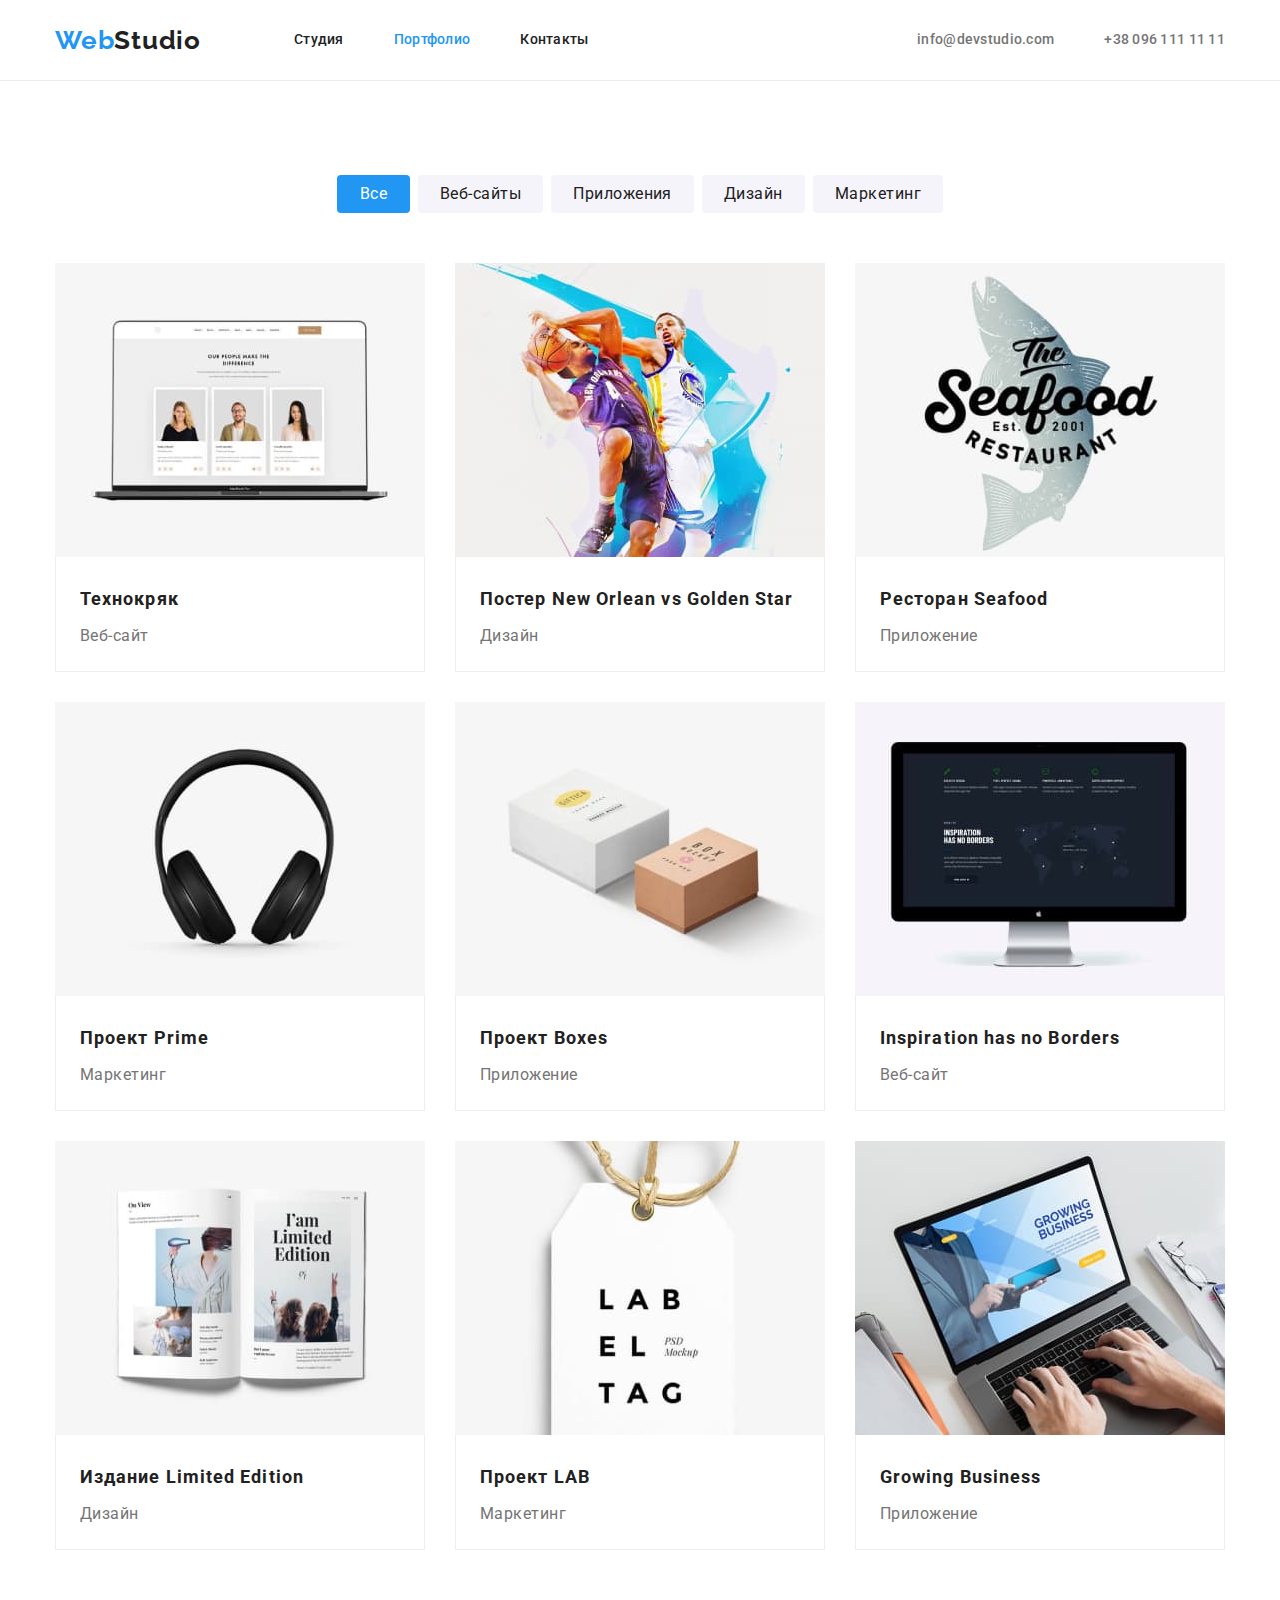
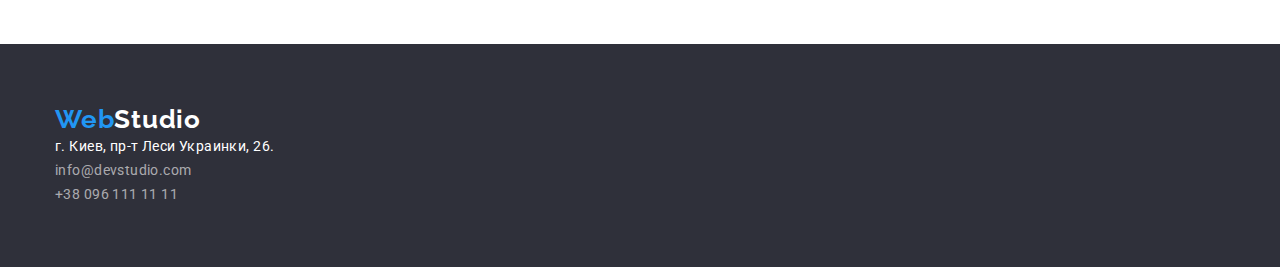
==== commit c25920b5: "error correction" ====
--- a/portfolio.html
+++ b/portfolio.html
@@ -17,8 +17,8 @@
   </head>
   <body>
     <!-- Шапка -->
-    <header class="container">
-      <nav class="main-nav">
+    <header class="header">
+      <nav class="main-nav container">
         <a href="./index.html" class="logo"
           ><span class="logo-web">Web</span>Studio</a
         >
@@ -77,11 +77,11 @@
                   alt="Сайт с фотографиями людей"
                   width="370"
                 />
-              </a>
-              <div class="description">
-                <h2 class="title">Технокряк</h2>
-                <p class="text">Веб-сайт</p>
-              </div>
+                <div class="description">
+                  <h2 class="title">Технокряк</h2>
+                  <p class="text">Веб-сайт</p>
+                </div>
+              </a>
             </li>
 
             <li class="item">
@@ -91,11 +91,11 @@
                   alt="<Баскетболисты>"
                   width="370"
                 />
-              </a>
-              <div class="description">
-                <h2 class="title">Постер New Orlean vs Golden Star</h2>
-                <p class="text">Дизайн</p>
-              </div>
+                <div class="description">
+                  <h2 class="title">Постер New Orlean vs Golden Star</h2>
+                  <p class="text">Дизайн</p>
+                </div>
+              </a>
             </li>
 
             <li class="item">
@@ -105,31 +105,31 @@
                   alt="Лого ресторана с рыбой"
                   width="370"
                 />
-              </a>
-              <div class="description">
-                <h2 class="title">Ресторан Seafood</h2>
-                <p class="text">Приложение</p>
-              </div>
+                <div class="description">
+                  <h2 class="title">Ресторан Seafood</h2>
+                  <p class="text">Приложение</p>
+                </div>
+              </a>
             </li>
 
             <li class="item">
               <a href="" class="link">
                 <img src="./images/prj_prime.jpg" alt="Наушники" width="370" />
-              </a>
-              <div class="description">
-                <h2 class="title">Проект Prime</h2>
-                <p class="text">Маркетинг</p>
-              </div>
+                <div class="description">
+                  <h2 class="title">Проект Prime</h2>
+                  <p class="text">Маркетинг</p>
+                </div>
+              </a>
             </li>
 
             <li class="item">
               <a href="" class="link">
                 <img src="./images/prj_box.jpg" alt="Две коробки" width="370" />
-              </a>
-              <div class="description">
-                <h2 class="title">Проект Boxes</h2>
-                <p class="text">Приложение</p>
-              </div>
+                <div class="description">
+                  <h2 class="title">Проект Boxes</h2>
+                  <p class="text">Приложение</p>
+                </div>
+              </a>
             </li>
 
             <li class="item">
@@ -139,11 +139,11 @@
                   alt="Монитор с сайтом"
                   width="370"
                 />
-              </a>
-              <div class="description">
-                <h2 class="title">Inspiration has no Borders</h2>
-                <p class="text">Веб-сайт</p>
-              </div>
+                <div class="description">
+                  <h2 class="title">Inspiration has no Borders</h2>
+                  <p class="text">Веб-сайт</p>
+                </div>
+              </a>
             </li>
 
             <li class="item">
@@ -153,21 +153,21 @@
                   alt="Журнал"
                   width="370"
                 />
-              </a>
-              <div class="description">
-                <h2 class="title">Издание Limited Edition</h2>
-                <p class="text">Дизайн</p>
-              </div>
+                <div class="description">
+                  <h2 class="title">Издание Limited Edition</h2>
+                  <p class="text">Дизайн</p>
+                </div>
+              </a>
             </li>
 
             <li class="item">
               <a href="" class="link">
                 <img src="./images/prj_lab.jpg" alt="Экикетка" width="370" />
-              </a>
-              <div class="description">
-                <h2 class="title">Проект LAB</h2>
-                <p class="text">Маркетинг</p>
-              </div>
+                <div class="description">
+                  <h2 class="title">Проект LAB</h2>
+                  <p class="text">Маркетинг</p>
+                </div>
+              </a>
             </li>
 
             <li class="item">
@@ -177,11 +177,11 @@
                   alt="Ноутбук"
                   width="370"
                 />
-              </a>
-              <div class="description">
-                <h2 class="title">Growing Business</h2>
-                <p class="text">Приложение</p>
-              </div>
+                <div class="description">
+                  <h2 class="title">Growing Business</h2>
+                  <p class="text">Приложение</p>
+                </div>
+              </a>
             </li>
           </ul>
         </div>
--- a/css/styles.css
+++ b/css/styles.css
@@ -70,10 +70,6 @@
 .main-nav{
     display: flex;
     align-items: center;
-
-    border-bottom-width: px;
-    border-bottom-style: solid;
-    border-bottom-color: #ECECEC;
 }
 
 /* Logo */
@@ -149,8 +145,18 @@
     letter-spacing: 0.02em;
 }
 
+.header {
+    border-bottom-width: 1px;
+    border-bottom-style: solid;
+    border-bottom-color: #ECECEC;
+}
+
 /* hero */
 .section-hero {
+
+    padding-top: 200px;
+    padding-bottom: 200px;
+
     background-color: var(--secondary-bg-color);
     text-align: center;
 }
@@ -175,7 +181,7 @@
 
 .hero-title {
     margin-top: 0;
-    margin-bottom: 30;
+    margin-bottom: 30px;
 
     color: var(--primary-white-color);
     text-transform: uppercase;
@@ -275,10 +281,7 @@
 .work-list {
     display: flex;
     flex-wrap: wrap;
-}
-
-.work-list .item:not(:last-child){
-    margin-right: 30px;    
+    justify-content: space-between;
 }
 
 /* Team */
@@ -332,6 +335,9 @@
 
 /* Футер */
 .footer {
+    padding-top: 60px;
+    padding-bottom: 60px;
+
     background-color: var(--secondary-bg-color);
 }
 
